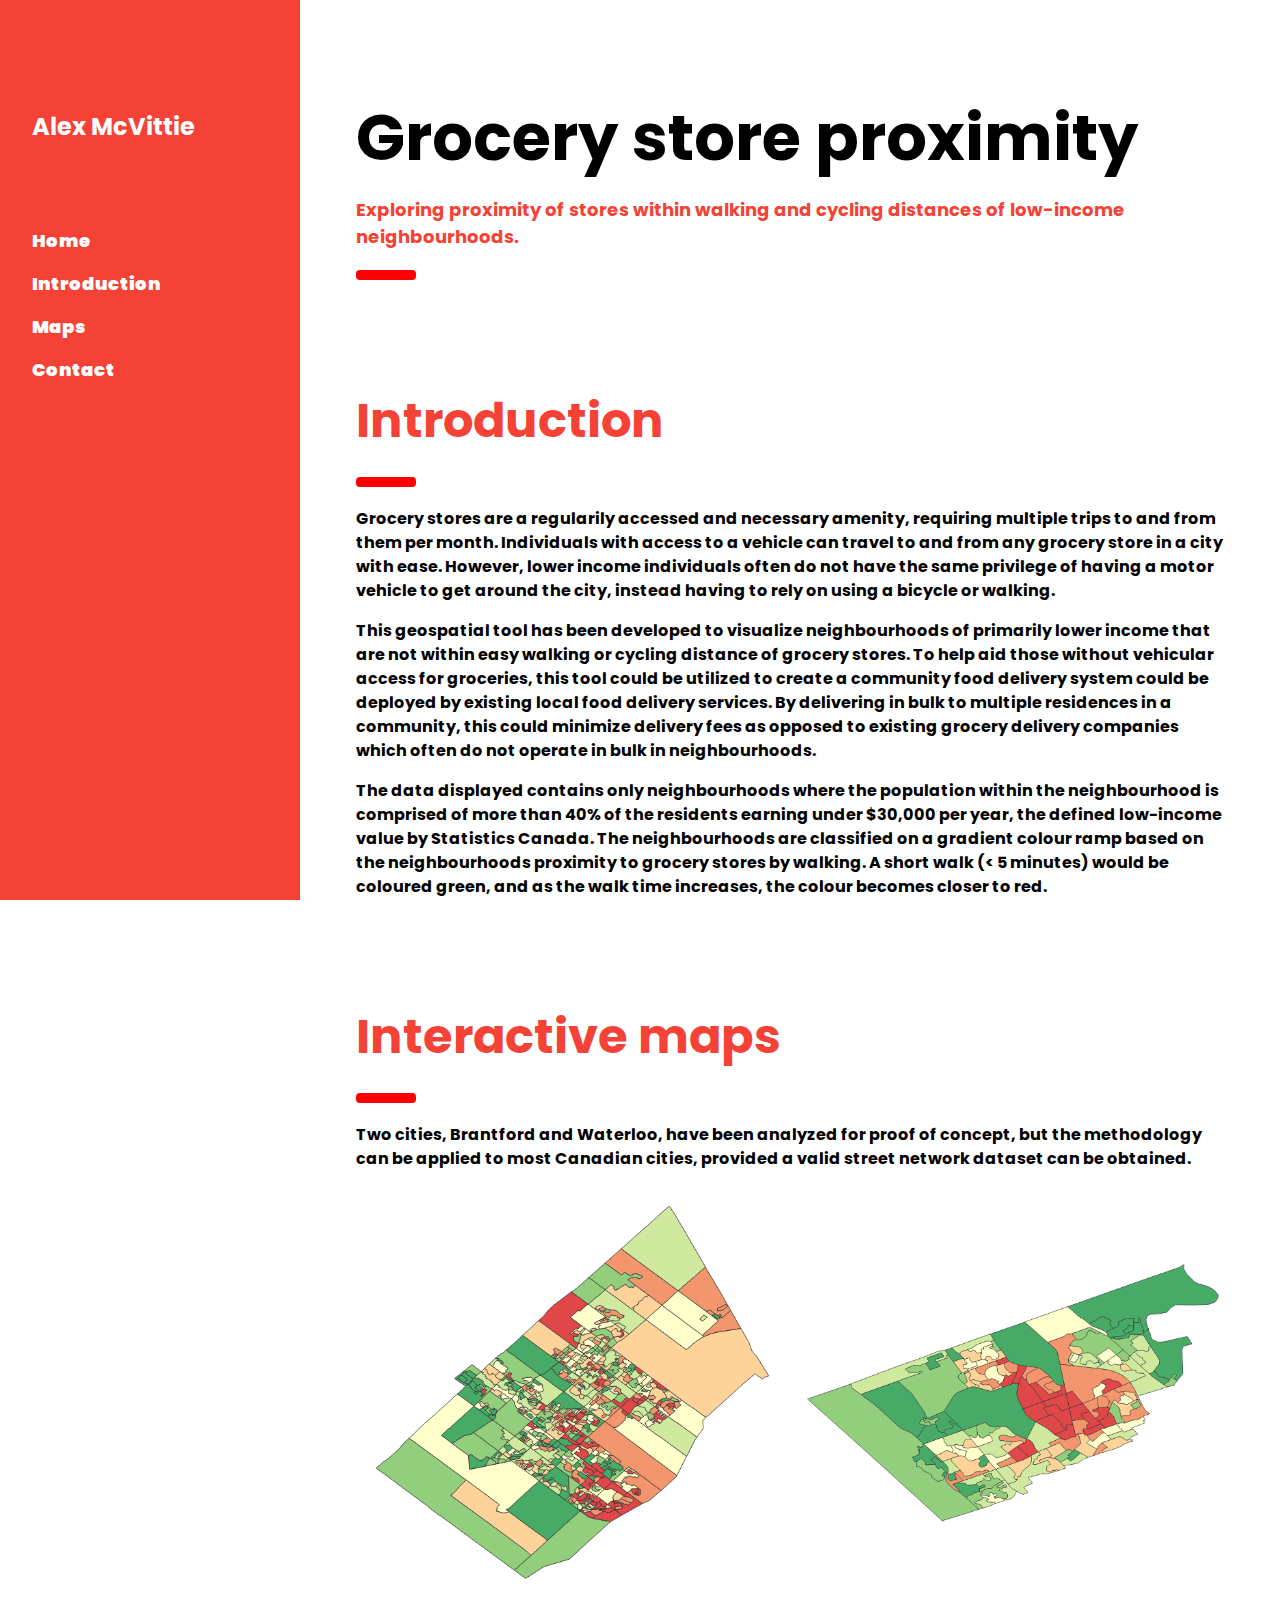
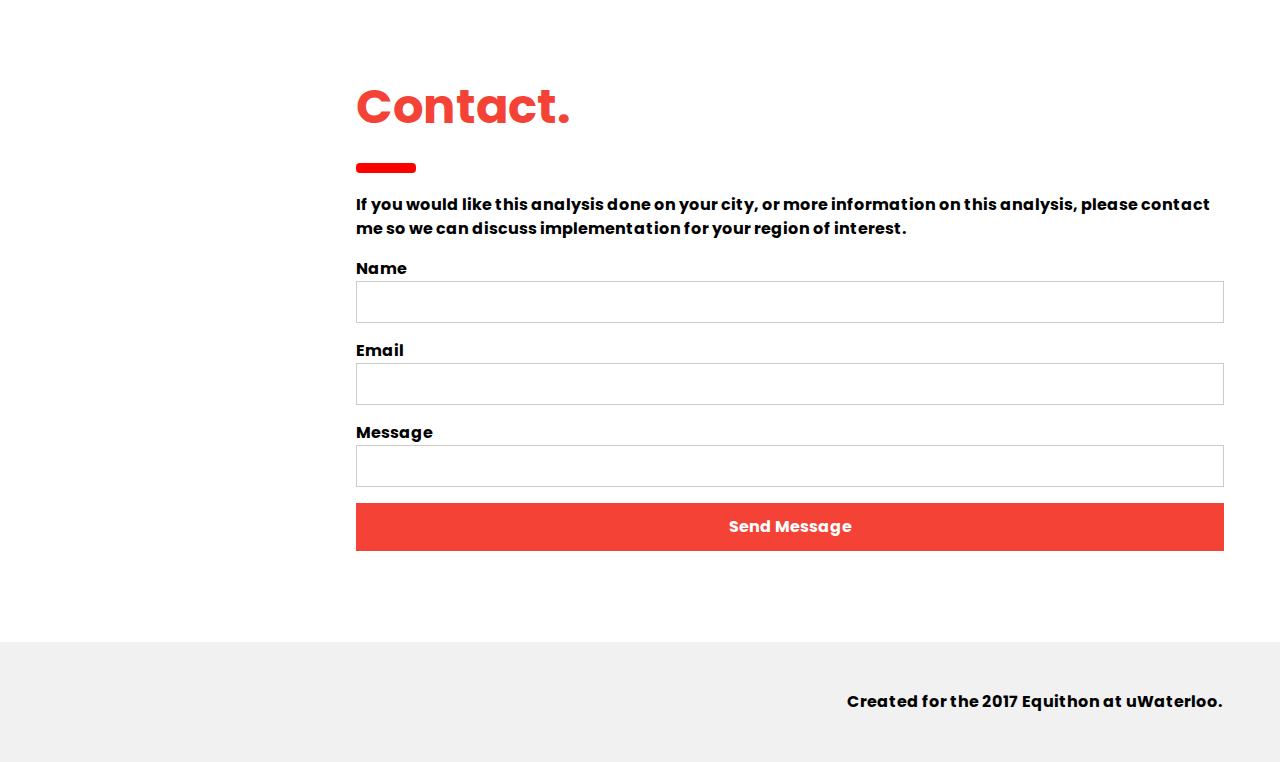
==== demo.html @ f770ec43 "Initial push" ====
<!DOCTYPE html>
<html>
<title>Low income walkability</title>
<meta charset="UTF-8">
<meta name="viewport" content="width=device-width, initial-scale=1">
<link rel="stylesheet" href="css/css.css">
<link rel="stylesheet" href="https://fonts.googleapis.com/css?family=Poppins">
<style>
body,h1,h2,h3,h4,h5 {font-family: "Poppins", sans-serif}
body {font-size:16px;}
.w3-half img{margin-bottom:-6px;margin-top:16px;opacity:0.8;cursor:pointer}
.w3-half img:hover{opacity:1}
</style>
<body>

<!-- Sidebar/menu -->
<nav class="w3-sidebar w3-red w3-collapse w3-top w3-large w3-padding" style="z-index:3;width:300px;font-weight:bold;" id="mySidebar"><br>
  <a href="javascript:void(0)" onclick="w3_close()" class="w3-button w3-hide-large w3-display-topleft" style="width:100%;font-size:22px">Close Menu</a>
  <div class="w3-container">
    <h3 class="w3-padding-64"><b>Alex McVittie</h3>
  </div>
  <div class="w3-bar-block">
    <a href="#" onclick="w3_close()" class="w3-bar-item w3-button w3-hover-white">Home</a> 
    <a href="#introduction" onclick="w3_close()" class="w3-bar-item w3-button w3-hover-white">Introduction</a> 
    <a href="#demo" onclick="w3_close()" class="w3-bar-item w3-button w3-hover-white">Maps</a> 
    <a href="#contact" onclick="w3_close()" class="w3-bar-item w3-button w3-hover-white">Contact</a>
  </div>
</nav>

<!-- Top menu on small screens -->
<header class="w3-container w3-top w3-hide-large w3-red w3-xlarge w3-padding">
  <a href="javascript:void(0)" class="w3-button w3-red w3-margin-right" onclick="w3_open()">☰</a>
  <span>Alex McVittie</span>
</header>

<!-- Overlay effect when opening sidebar on small screens -->
<div class="w3-overlay w3-hide-large" onclick="w3_close()" style="cursor:pointer" title="close side menu" id="myOverlay"></div>

<!-- !PAGE CONTENT! -->
<div class="w3-main" style="margin-left:340px;margin-right:40px">

  <!-- Header -->
  <div class="w3-container" style="margin-top:80px" id="showcase">
    <h1 class="w3-jumbo"><b>Grocery store proximity</b></h1>
    <h1 class="w3-large w3-text-red"><b>Exploring proximity of stores within walking and cycling distances of low-income neighbourhoods.</b></h1>
    <hr style="width:50px;border:5px solid red" class="w3-round">
  </div>
  


  <!-- Modal for full size images on click-->
  <div id="modal01" class="w3-modal w3-black" style="padding-top:0" onclick="this.style.display='none'">
    <span class="w3-button w3-black w3-xxlarge w3-display-topright">×</span>
    <div class="w3-modal-content w3-animate-zoom w3-center w3-transparent w3-padding-64">
      <img id="img01" class="w3-image">
      <p id="caption"></p>
    </div>
  </div>

  <!-- Introduction -->
  <div class="w3-container" id="introduction" style="margin-top:75px">
    <h1 class="w3-xxxlarge w3-text-red"><b>Introduction</b></h1>
    <hr style="width:50px;border:5px solid red" class="w3-round">
    <p>Grocery stores are a regularily accessed and necessary amenity, requiring multiple trips to and from them per month. Individuals with access to a vehicle can travel to and from any grocery store in a city with ease. However, lower income individuals often do not have the same privilege of having a motor vehicle to get around the city, instead having to rely on using a bicycle or walking.</p> 
    <p>
    This geospatial tool has been developed to visualize neighbourhoods of primarily lower income that are not within easy walking or cycling distance of grocery stores. To help aid those without vehicular access for groceries, this tool could be utilized to create a community food delivery system could be deployed by existing local food delivery services. By delivering in bulk to multiple residences in a community, this could minimize delivery fees as opposed to existing grocery delivery companies which often do not operate in bulk in neighbourhoods.
    </p>
    <p>
    The data displayed contains only neighbourhoods where the population within the neighbourhood is comprised of more than 40% of the residents earning under $30,000 per year, the defined low-income value by Statistics Canada. The neighbourhoods are classified on a gradient colour ramp based on the neighbourhoods proximity to grocery stores by walking. A short walk (< 5 minutes) would be coloured green, and as the walk time increases, the colour becomes closer to red.
    </p>
  </div>
  
  <!-- Designers -->
  <div class="w3-container" id="demo" style="margin-top:75px">
    <h1 class="w3-xxxlarge w3-text-red"><b>Interactive maps</b></h1>
    <hr style="width:50px;border:5px solid red" class="w3-round">
    <p>Two cities, Brantford and Waterloo, have been analyzed for proof of concept, but the methodology can be applied to most Canadian cities, provided a valid street network dataset can be obtained.
    </p>
  </div>

    <!-- Photo grid (modal) -->
  <div class="w3-row-padding">
    <div class="w3-half">
      <img src="img/brampton_lowincome.png" style="width:100%" onclick="location.href='webmaps/brampton/index.html';" alt="Map showing areas of low income in Brampton.">
    </div>

    <div class="w3-half">
      
      <img src="img/waterloo_lowincome.png" style="width:100%" onclick="location.href='webmaps/waterloo/index.html';"  alt="Map showing areas of low income in Waterloo.">
    </div>
  </div>

  
  
  <!-- Contact -->
  <div class="w3-container" id="contact" style="margin-top:75px">
    <h1 class="w3-xxxlarge w3-text-red"><b>Contact.</b></h1>
    <hr style="width:50px;border:5px solid red" class="w3-round">
    <p>If you would like this analysis done on your city, or more information on this analysis, please contact me so we can discuss implementation for your region of interest.</p>
    <form action="/action_page.php" target="_blank">
      <div class="w3-section">
        <label>Name</label>
        <input class="w3-input w3-border" type="text" name="Name" required>
      </div>
      <div class="w3-section">
        <label>Email</label>
        <input class="w3-input w3-border" type="text" name="Email" required>
      </div>
      <div class="w3-section">
        <label>Message</label>
        <input class="w3-input w3-border" type="text" name="Message" required>
      </div>
      <button type="submit" class="w3-button w3-block w3-padding-large w3-red w3-margin-bottom">Send Message</button>
    </form>  
  </div>

<!-- End page content -->
</div>

<!-- W3.CSS Container -->
<div class="w3-light-grey w3-container w3-padding-32" style="margin-top:75px;padding-right:58px"><p class="w3-right"> Created for the 2017 Equithon at uWaterloo.</a></p></div>

<script>
// Script to open and close sidebar
function w3_open() {
    document.getElementById("mySidebar").style.display = "block";
    document.getElementById("myOverlay").style.display = "block";
}
 
function w3_close() {
    document.getElementById("mySidebar").style.display = "none";
    document.getElementById("myOverlay").style.display = "none";
}

// Modal Image Gallery
function onClick(element) {
  document.getElementById("img01").src = element.src;
  document.getElementById("modal01").style.display = "block";
  var captionText = document.getElementById("caption");
  captionText.innerHTML = element.alt;
}
</script>

</body>
</html>
---- css/css.css ----
﻿/* W3.CSS 4.04 Apr 2017 by Jan Egil and Borge Refsnes */
html{box-sizing:border-box}*,*:before,*:after{box-sizing:inherit}
/* Extract from normalize.css by Nicolas Gallagher and Jonathan Neal git.io/normalize */
html{-ms-text-size-adjust:100%;-webkit-text-size-adjust:100%}body{margin:0}
article,aside,details,figcaption,figure,footer,header,main,menu,nav,section,summary{display:block}
audio,canvas,progress,video{display:inline-block}progress{vertical-align:baseline}
audio:not([controls]){display:none;height:0}[hidden],template{display:none}
a{background-color:transparent;-webkit-text-decoration-skip:objects}
a:active,a:hover{outline-width:0}abbr[title]{border-bottom:none;text-decoration:underline;text-decoration:underline dotted}
dfn{font-style:italic}mark{background:#ff0;color:#000}
small{font-size:80%}sub,sup{font-size:75%;line-height:0;position:relative;vertical-align:baseline}
sub{bottom:-0.25em}sup{top:-0.5em}figure{margin:1em 40px}img{border-style:none}svg:not(:root){overflow:hidden}
code,kbd,pre,samp{font-family:monospace,monospace;font-size:1em}hr{box-sizing:content-box;height:0;overflow:visible}
button,input,select,textarea{font:inherit;margin:0}optgroup{font-weight:bold}
button,input{overflow:visible}button,select{text-transform:none}
button,html [type=button],[type=reset],[type=submit]{-webkit-appearance:button}
button::-moz-focus-inner, [type=button]::-moz-focus-inner, [type=reset]::-moz-focus-inner, [type=submit]::-moz-focus-inner{border-style:none;padding:0}
button:-moz-focusring, [type=button]:-moz-focusring, [type=reset]:-moz-focusring, [type=submit]:-moz-focusring{outline:1px dotted ButtonText}
fieldset{border:1px solid #c0c0c0;margin:0 2px;padding:.35em .625em .75em}
legend{color:inherit;display:table;max-width:100%;padding:0;white-space:normal}textarea{overflow:auto}
[type=checkbox],[type=radio]{padding:0}
[type=number]::-webkit-inner-spin-button,[type=number]::-webkit-outer-spin-button{height:auto}
[type=search]{-webkit-appearance:textfield;outline-offset:-2px}
[type=search]::-webkit-search-cancel-button,[type=search]::-webkit-search-decoration{-webkit-appearance:none}
::-webkit-input-placeholder{color:inherit;opacity:0.54}
::-webkit-file-upload-button{-webkit-appearance:button;font:inherit}
/* End extract */
html,body{font-family:Verdana,sans-serif;font-size:15px;line-height:1.5}html{overflow-x:hidden}
h1{font-size:36px}h2{font-size:30px}h3{font-size:24px}h4{font-size:20px}h5{font-size:18px}h6{font-size:16px}.w3-serif{font-family:serif}
h1,h2,h3,h4,h5,h6{font-family:"Segoe UI",Arial,sans-serif;font-weight:400;margin:10px 0}.w3-wide{letter-spacing:4px}
hr{border:0;border-top:1px solid #eee;margin:20px 0}
.w3-image{max-width:100%;height:auto}img{margin-bottom:-5px}a{color:inherit}
.w3-table,.w3-table-all{border-collapse:collapse;border-spacing:0;width:100%;display:table}.w3-table-all{border:1px solid #ccc}
.w3-bordered tr,.w3-table-all tr{border-bottom:1px solid #ddd}.w3-striped tbody tr:nth-child(even){background-color:#f1f1f1}
.w3-table-all tr:nth-child(odd){background-color:#fff}.w3-table-all tr:nth-child(even){background-color:#f1f1f1}
.w3-hoverable tbody tr:hover,.w3-ul.w3-hoverable li:hover{background-color:#ccc}.w3-centered tr th,.w3-centered tr td{text-align:center}
.w3-table td,.w3-table th,.w3-table-all td,.w3-table-all th{padding:8px 8px;display:table-cell;text-align:left;vertical-align:top}
.w3-table th:first-child,.w3-table td:first-child,.w3-table-all th:first-child,.w3-table-all td:first-child{padding-left:16px}
.w3-btn,.w3-button{border:none;display:inline-block;outline:0;padding:8px 16px;vertical-align:middle;overflow:hidden;text-decoration:none;color:inherit;background-color:inherit;text-align:center;cursor:pointer;white-space:nowrap}
.w3-btn:hover{box-shadow:0 8px 16px 0 rgba(0,0,0,0.2),0 6px 20px 0 rgba(0,0,0,0.19)}
.w3-btn,.w3-button{-webkit-touch-callout:none;-webkit-user-select:none;-khtml-user-select:none;-moz-user-select:none;-ms-user-select:none;user-select:none}   
.w3-disabled,.w3-btn:disabled,.w3-button:disabled{cursor:not-allowed;opacity:0.3}.w3-disabled *,:disabled *{pointer-events:none}
.w3-btn.w3-disabled:hover,.w3-btn:disabled:hover{box-shadow:none}
.w3-badge,.w3-tag{background-color:#000;color:#fff;display:inline-block;padding-left:8px;padding-right:8px;text-align:center}.w3-badge{border-radius:50%}
.w3-ul{list-style-type:none;padding:0;margin:0}.w3-ul li{padding:8px 16px;border-bottom:1px solid #ddd}.w3-ul li:last-child{border-bottom:none}
.w3-tooltip,.w3-display-container{position:relative}.w3-tooltip .w3-text{display:none}.w3-tooltip:hover .w3-text{display:inline-block}
.w3-ripple:active{opacity:0.5}.w3-ripple{transition:opacity 0s}
.w3-input{padding:8px;display:block;border:none;border-bottom:1px solid #ccc;width:100%}
.w3-select{padding:9px 0;width:100%;border:none;border-bottom:1px solid #ccc}
.w3-dropdown-click,.w3-dropdown-hover{position:relative;display:inline-block;cursor:pointer}
.w3-dropdown-hover:hover .w3-dropdown-content{display:block;z-index:1}
.w3-dropdown-hover:first-child,.w3-dropdown-click:hover{background-color:#ccc;color:#000}
.w3-dropdown-hover:hover > .w3-button:first-child,.w3-dropdown-click:hover > .w3-button:first-child{background-color:#ccc;color:#000}
.w3-dropdown-content{cursor:auto;color:#000;background-color:#fff;display:none;position:absolute;min-width:160px;margin:0;padding:0}
.w3-check,.w3-radio{width:24px;height:24px;position:relative;top:6px}
.w3-sidebar{height:100%;width:200px;background-color:#fff;position:fixed!important;z-index:1;overflow:auto}
.w3-bar-block .w3-dropdown-hover,.w3-bar-block .w3-dropdown-click{width:100%}
.w3-bar-block .w3-dropdown-hover .w3-dropdown-content,.w3-bar-block .w3-dropdown-click .w3-dropdown-content{min-width:100%}
.w3-bar-block .w3-dropdown-hover .w3-button,.w3-bar-block .w3-dropdown-click .w3-button{width:100%;text-align:left;padding:8px 16px}
.w3-main,#main{transition:margin-left .4s}
.w3-modal{z-index:3;display:none;padding-top:100px;position:fixed;left:0;top:0;width:100%;height:100%;overflow:auto;background-color:rgb(0,0,0);background-color:rgba(0,0,0,0.4)}
.w3-modal-content{margin:auto;background-color:#fff;position:relative;padding:0;outline:0;width:600px}
.w3-bar{width:100%;overflow:hidden}.w3-center .w3-bar{display:inline-block;width:auto}
.w3-bar .w3-bar-item{padding:8px 16px;float:left;width:auto;border:none;outline:none;display:block}
.w3-bar .w3-dropdown-hover,.w3-bar .w3-dropdown-click{position:static;float:left}
.w3-bar .w3-button{white-space:normal}
.w3-bar-block .w3-bar-item{width:100%;display:block;padding:8px 16px;text-align:left;border:none;outline:none;white-space:normal;float:none}
.w3-bar-block.w3-center .w3-bar-item{text-align:center}.w3-block{display:block;width:100%}
.w3-responsive{overflow-x:auto}
.w3-container:after,.w3-container:before,.w3-panel:after,.w3-panel:before,.w3-row:after,.w3-row:before,.w3-row-padding:after,.w3-row-padding:before,
.w3-cell-row:before,.w3-cell-row:after,.w3-clear:after,.w3-clear:before,.w3-bar:before,.w3-bar:after{content:"";display:table;clear:both}
.w3-col,.w3-half,.w3-third,.w3-twothird,.w3-threequarter,.w3-quarter{float:left;width:100%}
.w3-col.s1{width:8.33333%}.w3-col.s2{width:16.66666%}.w3-col.s3{width:24.99999%}.w3-col.s4{width:33.33333%}
.w3-col.s5{width:41.66666%}.w3-col.s6{width:49.99999%}.w3-col.s7{width:58.33333%}.w3-col.s8{width:66.66666%}
.w3-col.s9{width:74.99999%}.w3-col.s10{width:83.33333%}.w3-col.s11{width:91.66666%}.w3-col.s12{width:99.99999%}
@media (min-width:601px){.w3-col.m1{width:8.33333%}.w3-col.m2{width:16.66666%}.w3-col.m3,.w3-quarter{width:24.99999%}.w3-col.m4,.w3-third{width:33.33333%}
.w3-col.m5{width:41.66666%}.w3-col.m6,.w3-half{width:49.99999%}.w3-col.m7{width:58.33333%}.w3-col.m8,.w3-twothird{width:66.66666%}
.w3-col.m9,.w3-threequarter{width:74.99999%}.w3-col.m10{width:83.33333%}.w3-col.m11{width:91.66666%}.w3-col.m12{width:99.99999%}}
@media (min-width:993px){.w3-col.l1{width:8.33333%}.w3-col.l2{width:16.66666%}.w3-col.l3{width:24.99999%}.w3-col.l4{width:33.33333%}
.w3-col.l5{width:41.66666%}.w3-col.l6{width:49.99999%}.w3-col.l7{width:58.33333%}.w3-col.l8{width:66.66666%}
.w3-col.l9{width:74.99999%}.w3-col.l10{width:83.33333%}.w3-col.l11{width:91.66666%}.w3-col.l12{width:99.99999%}}
.w3-content{max-width:980px;margin:auto}.w3-rest{overflow:hidden}
.w3-cell-row{display:table;width:100%}.w3-cell{display:table-cell}
.w3-cell-top{vertical-align:top}.w3-cell-middle{vertical-align:middle}.w3-cell-bottom{vertical-align:bottom}
.w3-hide{display:none!important}.w3-show-block,.w3-show{display:block!important}.w3-show-inline-block{display:inline-block!important}
@media (max-width:600px){.w3-modal-content{margin:0 10px;width:auto!important}.w3-modal{padding-top:30px}
.w3-dropdown-hover.w3-mobile .w3-dropdown-content,.w3-dropdown-click.w3-mobile .w3-dropdown-content{position:relative}	
.w3-hide-small{display:none!important}.w3-mobile{display:block;width:100%!important}.w3-bar-item.w3-mobile,.w3-dropdown-hover.w3-mobile,.w3-dropdown-click.w3-mobile{text-align:center}
.w3-dropdown-hover.w3-mobile,.w3-dropdown-hover.w3-mobile .w3-btn,.w3-dropdown-hover.w3-mobile .w3-button,.w3-dropdown-click.w3-mobile,.w3-dropdown-click.w3-mobile .w3-btn,.w3-dropdown-click.w3-mobile .w3-button{width:100%}}
@media (max-width:768px){.w3-modal-content{width:500px}.w3-modal{padding-top:50px}}
@media (min-width:993px){.w3-modal-content{width:900px}.w3-hide-large{display:none!important}.w3-sidebar.w3-collapse{display:block!important}}
@media (max-width:992px) and (min-width:601px){.w3-hide-medium{display:none!important}}
@media (max-width:992px){.w3-sidebar.w3-collapse{display:none}.w3-main{margin-left:0!important;margin-right:0!important}}
.w3-top,.w3-bottom{position:fixed;width:100%;z-index:1}.w3-top{top:0}.w3-bottom{bottom:0}
.w3-overlay{position:fixed;display:none;width:100%;height:100%;top:0;left:0;right:0;bottom:0;background-color:rgba(0,0,0,0.5);z-index:2}
.w3-display-topleft{position:absolute;left:0;top:0}.w3-display-topright{position:absolute;right:0;top:0}
.w3-display-bottomleft{position:absolute;left:0;bottom:0}.w3-display-bottomright{position:absolute;right:0;bottom:0}
.w3-display-middle{position:absolute;top:50%;left:50%;transform:translate(-50%,-50%);-ms-transform:translate(-50%,-50%)}
.w3-display-left{position:absolute;top:50%;left:0%;transform:translate(0%,-50%);-ms-transform:translate(-0%,-50%)}
.w3-display-right{position:absolute;top:50%;right:0%;transform:translate(0%,-50%);-ms-transform:translate(0%,-50%)}
.w3-display-topmiddle{position:absolute;left:50%;top:0;transform:translate(-50%,0%);-ms-transform:translate(-50%,0%)}
.w3-display-bottommiddle{position:absolute;left:50%;bottom:0;transform:translate(-50%,0%);-ms-transform:translate(-50%,0%)}
.w3-display-container:hover .w3-display-hover{display:block}.w3-display-container:hover span.w3-display-hover{display:inline-block}.w3-display-hover{display:none}
.w3-display-position{position:absolute}
.w3-circle{border-radius:50%}
.w3-round-small{border-radius:2px}.w3-round,.w3-round-medium{border-radius:4px}.w3-round-large{border-radius:8px}.w3-round-xlarge{border-radius:16px}.w3-round-xxlarge{border-radius:32px}
.w3-row-padding,.w3-row-padding>.w3-half,.w3-row-padding>.w3-third,.w3-row-padding>.w3-twothird,.w3-row-padding>.w3-threequarter,.w3-row-padding>.w3-quarter,.w3-row-padding>.w3-col{padding:0 8px}
.w3-container,.w3-panel{padding:0.01em 16px}.w3-panel{margin-top:16px;margin-bottom:16px}
.w3-code,.w3-codespan{font-family:Consolas,"courier new";font-size:16px}
.w3-code{width:auto;background-color:#fff;padding:8px 12px;border-left:4px solid #4CAF50;word-wrap:break-word}
.w3-codespan{color:crimson;background-color:#f1f1f1;padding-left:4px;padding-right:4px;font-size:110%}
.w3-card,.w3-card-2{box-shadow:0 2px 5px 0 rgba(0,0,0,0.16),0 2px 10px 0 rgba(0,0,0,0.12)}
.w3-card-4,.w3-hover-shadow:hover{box-shadow:0 4px 10px 0 rgba(0,0,0,0.2),0 4px 20px 0 rgba(0,0,0,0.19)}
.w3-spin{animation:w3-spin 2s infinite linear}@keyframes w3-spin{0%{transform:rotate(0deg)}100%{transform:rotate(359deg)}}
.w3-animate-fading{animation:fading 10s infinite}@keyframes fading{0%{opacity:0}50%{opacity:1}100%{opacity:0}}
.w3-animate-opacity{animation:opac 0.8s}@keyframes opac{from{opacity:0} to{opacity:1}}
.w3-animate-top{position:relative;animation:animatetop 0.4s}@keyframes animatetop{from{top:-300px;opacity:0} to{top:0;opacity:1}}
.w3-animate-left{position:relative;animation:animateleft 0.4s}@keyframes animateleft{from{left:-300px;opacity:0} to{left:0;opacity:1}}
.w3-animate-right{position:relative;animation:animateright 0.4s}@keyframes animateright{from{right:-300px;opacity:0} to{right:0;opacity:1}}
.w3-animate-bottom{position:relative;animation:animatebottom 0.4s}@keyframes animatebottom{from{bottom:-300px;opacity:0} to{bottom:0;opacity:1}}
.w3-animate-zoom {animation:animatezoom 0.6s}@keyframes animatezoom{from{transform:scale(0)} to{transform:scale(1)}}
.w3-animate-input{transition:width 0.4s ease-in-out}.w3-animate-input:focus{width:100%!important}
.w3-opacity,.w3-hover-opacity:hover{opacity:0.60}.w3-opacity-off,.w3-hover-opacity-off:hover{opacity:1}
.w3-opacity-max{opacity:0.25}.w3-opacity-min{opacity:0.75}
.w3-greyscale-max,.w3-grayscale-max,.w3-hover-greyscale:hover,.w3-hover-grayscale:hover{filter:grayscale(100%)}
.w3-greyscale,.w3-grayscale{filter:grayscale(75%)}.w3-greyscale-min,.w3-grayscale-min{filter:grayscale(50%)}
.w3-sepia{filter:sepia(75%)}.w3-sepia-max,.w3-hover-sepia:hover{filter:sepia(100%)}.w3-sepia-min{filter:sepia(50%)}
.w3-tiny{font-size:10px!important}.w3-small{font-size:12px!important}.w3-medium{font-size:15px!important}.w3-large{font-size:18px!important}
.w3-xlarge{font-size:24px!important}.w3-xxlarge{font-size:36px!important}.w3-xxxlarge{font-size:48px!important}.w3-jumbo{font-size:64px!important}
.w3-left-align{text-align:left!important}.w3-right-align{text-align:right!important}.w3-justify{text-align:justify!important}.w3-center{text-align:center!important}
.w3-border-0{border:0!important}.w3-border{border:1px solid #ccc!important}
.w3-border-top{border-top:1px solid #ccc!important}.w3-border-bottom{border-bottom:1px solid #ccc!important}
.w3-border-left{border-left:1px solid #ccc!important}.w3-border-right{border-right:1px solid #ccc!important}
.w3-topbar{border-top:6px solid #ccc!important}.w3-bottombar{border-bottom:6px solid #ccc!important}
.w3-leftbar{border-left:6px solid #ccc!important}.w3-rightbar{border-right:6px solid #ccc!important}
.w3-section,.w3-code{margin-top:16px!important;margin-bottom:16px!important}
.w3-margin{margin:16px!important}.w3-margin-top{margin-top:16px!important}.w3-margin-bottom{margin-bottom:16px!important}
.w3-margin-left{margin-left:16px!important}.w3-margin-right{margin-right:16px!important}
.w3-padding-small{padding:4px 8px!important}.w3-padding{padding:8px 16px!important}.w3-padding-large{padding:12px 24px!important}
.w3-padding-16{padding-top:16px!important;padding-bottom:16px!important}.w3-padding-24{padding-top:24px!important;padding-bottom:24px!important}
.w3-padding-32{padding-top:32px!important;padding-bottom:32px!important}.w3-padding-48{padding-top:48px!important;padding-bottom:48px!important}
.w3-padding-64{padding-top:64px!important;padding-bottom:64px!important}
.w3-left{float:left!important}.w3-right{float:right!important}
.w3-button:hover{color:#000!important;background-color:#ccc!important}
.w3-transparent,.w3-hover-none:hover{background-color:transparent!important}
.w3-hover-none:hover{box-shadow:none!important}
/* Colors */
.w3-amber,.w3-hover-amber:hover{color:#000!important;background-color:#ffc107!important}
.w3-aqua,.w3-hover-aqua:hover{color:#000!important;background-color:#00ffff!important}
.w3-blue,.w3-hover-blue:hover{color:#fff!important;background-color:#2196F3!important}
.w3-light-blue,.w3-hover-light-blue:hover{color:#000!important;background-color:#87CEEB!important}
.w3-brown,.w3-hover-brown:hover{color:#fff!important;background-color:#795548!important}
.w3-cyan,.w3-hover-cyan:hover{color:#000!important;background-color:#00bcd4!important}
.w3-blue-grey,.w3-hover-blue-grey:hover,.w3-blue-gray,.w3-hover-blue-gray:hover{color:#fff!important;background-color:#607d8b!important}
.w3-green,.w3-hover-green:hover{color:#fff!important;background-color:#4CAF50!important}
.w3-light-green,.w3-hover-light-green:hover{color:#000!important;background-color:#8bc34a!important}
.w3-indigo,.w3-hover-indigo:hover{color:#fff!important;background-color:#3f51b5!important}
.w3-khaki,.w3-hover-khaki:hover{color:#000!important;background-color:#f0e68c!important}
.w3-lime,.w3-hover-lime:hover{color:#000!important;background-color:#cddc39!important}
.w3-orange,.w3-hover-orange:hover{color:#000!important;background-color:#ff9800!important}
.w3-deep-orange,.w3-hover-deep-orange:hover{color:#fff!important;background-color:#ff5722!important}
.w3-pink,.w3-hover-pink:hover{color:#fff!important;background-color:#e91e63!important}
.w3-purple,.w3-hover-purple:hover{color:#fff!important;background-color:#9c27b0!important}
.w3-deep-purple,.w3-hover-deep-purple:hover{color:#fff!important;background-color:#673ab7!important}
.w3-red,.w3-hover-red:hover{color:#fff!important;background-color:#f44336!important}
.w3-sand,.w3-hover-sand:hover{color:#000!important;background-color:#fdf5e6!important}
.w3-teal,.w3-hover-teal:hover{color:#fff!important;background-color:#009688!important}
.w3-yellow,.w3-hover-yellow:hover{color:#000!important;background-color:#ffeb3b!important}
.w3-white,.w3-hover-white:hover{color:#000!important;background-color:#fff!important}
.w3-black,.w3-hover-black:hover{color:#fff!important;background-color:#000!important}
.w3-grey,.w3-hover-grey:hover,.w3-gray,.w3-hover-gray:hover{color:#000!important;background-color:#bbb!important}
.w3-light-grey,.w3-hover-light-grey:hover,.w3-light-gray,.w3-hover-light-gray:hover{color:#000!important;background-color:#f1f1f1!important}
.w3-dark-grey,.w3-hover-dark-grey:hover,.w3-dark-gray,.w3-hover-dark-gray:hover{color:#fff!important;background-color:#616161!important}
.w3-pale-red,.w3-hover-pale-red:hover{color:#000!important;background-color:#ffdddd!important}
.w3-pale-green,.w3-hover-pale-green:hover{color:#000!important;background-color:#ddffdd!important}
.w3-pale-yellow,.w3-hover-pale-yellow:hover{color:#000!important;background-color:#ffffcc!important}
.w3-pale-blue,.w3-hover-pale-blue:hover{color:#000!important;background-color:#ddffff!important}
.w3-text-red,.w3-hover-text-red:hover{color:#f44336!important}
.w3-text-green,.w3-hover-text-green:hover{color:#4CAF50!important}
.w3-text-blue,.w3-hover-text-blue:hover{color:#2196F3!important}
.w3-text-yellow,.w3-hover-text-yellow:hover{color:#ffeb3b!important}
.w3-text-white,.w3-hover-text-white:hover{color:#fff!important}
.w3-text-black,.w3-hover-text-black:hover{color:#000!important}
.w3-text-grey,.w3-hover-text-grey:hover,.w3-text-gray,.w3-hover-text-gray:hover{color:#757575!important}
.w3-text-amber{color:#ffc107!important}
.w3-text-aqua{color:#00ffff!important}
.w3-text-light-blue{color:#87CEEB!important}
.w3-text-brown{color:#795548!important}
.w3-text-cyan{color:#00bcd4!important}
.w3-text-blue-grey,.w3-text-blue-gray{color:#607d8b!important}
.w3-text-light-green{color:#8bc34a!important}
.w3-text-indigo{color:#3f51b5!important}
.w3-text-khaki{color:#b4aa50!important}
.w3-text-lime{color:#cddc39!important}
.w3-text-orange{color:#ff9800!important}
.w3-text-deep-orange{color:#ff5722!important}
.w3-text-pink{color:#e91e63!important}
.w3-text-purple{color:#9c27b0!important}
.w3-text-deep-purple{color:#673ab7!important}
.w3-text-sand{color:#fdf5e6!important}
.w3-text-teal{color:#009688!important}
.w3-text-light-grey,.w3-hover-text-light-grey:hover,.w3-text-light-gray,.w3-hover-text-light-gray:hover{color:#f1f1f1!important}
.w3-text-dark-grey,.w3-hover-text-dark-grey:hover,.w3-text-dark-gray,.w3-hover-text-dark-gray:hover{color:#3a3a3a!important}
.w3-border-red,.w3-hover-border-red:hover{border-color:#f44336!important}
.w3-border-green,.w3-hover-border-green:hover{border-color:#4CAF50!important}
.w3-border-blue,.w3-hover-border-blue:hover{border-color:#2196F3!important}
.w3-border-yellow,.w3-hover-border-yellow:hover{border-color:#ffeb3b!important}
.w3-border-white,.w3-hover-border-white:hover{border-color:#fff!important}
.w3-border-black,.w3-hover-border-black:hover{border-color:#000!important}
.w3-border-grey,.w3-hover-border-grey:hover,.w3-border-gray,.w3-hover-border-gray:hover{border-color:#bbb!important}
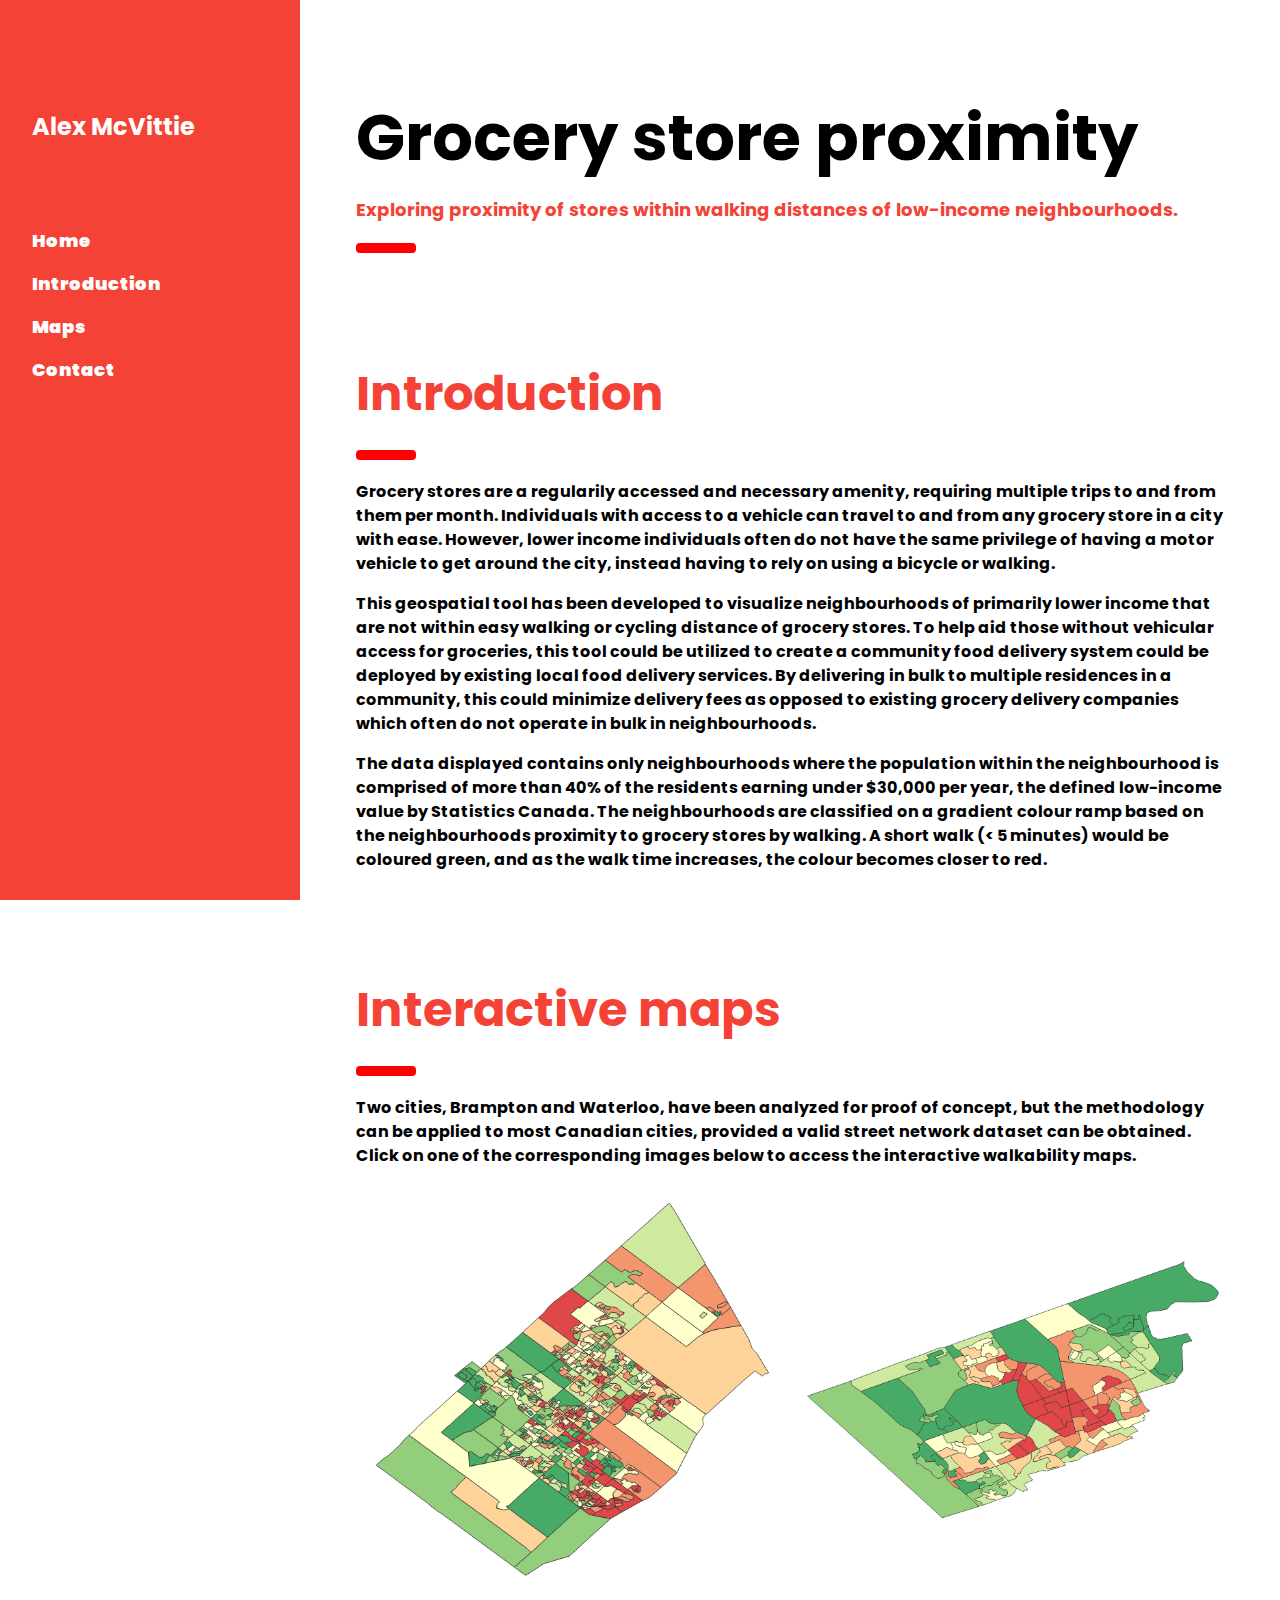
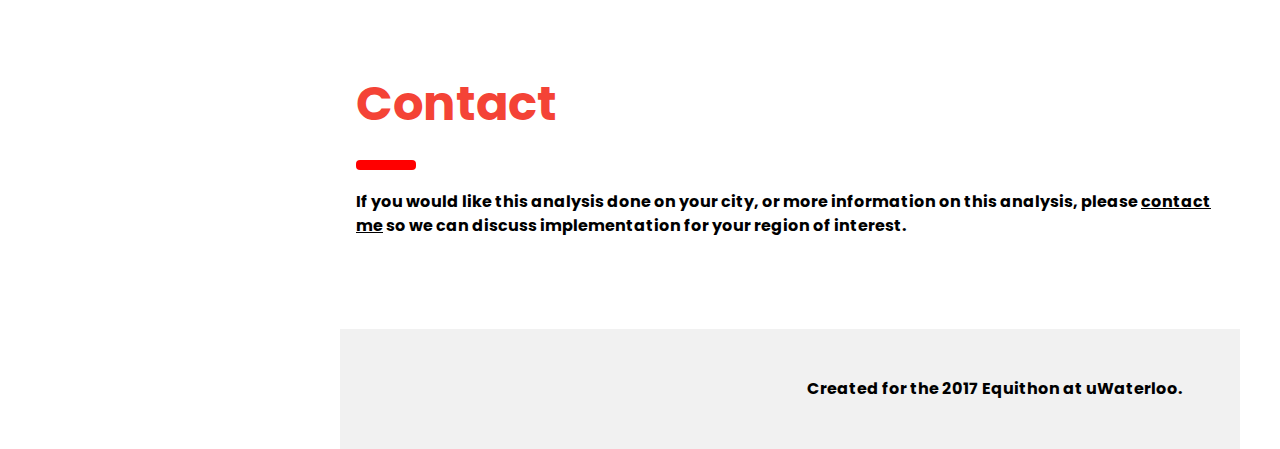
==== commit 53b81bfd: "Update, minor grammatical fixes and contact section modified" ====
--- a/demo.html
+++ b/demo.html
@@ -13,6 +13,8 @@
 </style>
 <body>
 
+<script src="js/modernizr.js"></script>
+<script src="js/init.js"></script>
 <!-- Sidebar/menu -->
 <nav class="w3-sidebar w3-red w3-collapse w3-top w3-large w3-padding" style="z-index:3;width:300px;font-weight:bold;" id="mySidebar"><br>
   <a href="javascript:void(0)" onclick="w3_close()" class="w3-button w3-hide-large w3-display-topleft" style="width:100%;font-size:22px">Close Menu</a>
@@ -42,7 +44,7 @@
   <!-- Header -->
   <div class="w3-container" style="margin-top:80px" id="showcase">
     <h1 class="w3-jumbo"><b>Grocery store proximity</b></h1>
-    <h1 class="w3-large w3-text-red"><b>Exploring proximity of stores within walking and cycling distances of low-income neighbourhoods.</b></h1>
+    <h1 class="w3-large w3-text-red"><b>Exploring proximity of stores within walking distances of low-income neighbourhoods.</b></h1>
     <hr style="width:50px;border:5px solid red" class="w3-round">
   </div>
   
@@ -74,7 +76,7 @@
   <div class="w3-container" id="demo" style="margin-top:75px">
     <h1 class="w3-xxxlarge w3-text-red"><b>Interactive maps</b></h1>
     <hr style="width:50px;border:5px solid red" class="w3-round">
-    <p>Two cities, Brantford and Waterloo, have been analyzed for proof of concept, but the methodology can be applied to most Canadian cities, provided a valid street network dataset can be obtained.
+    <p>Two cities, Brampton and Waterloo, have been analyzed for proof of concept, but the methodology can be applied to most Canadian cities, provided a valid street network dataset can be obtained. Click on one of the corresponding images below to access the interactive walkability maps.
     </p>
   </div>
 
@@ -94,25 +96,9 @@
   
   <!-- Contact -->
   <div class="w3-container" id="contact" style="margin-top:75px">
-    <h1 class="w3-xxxlarge w3-text-red"><b>Contact.</b></h1>
+    <h1 class="w3-xxxlarge w3-text-red"><b>Contact</b></h1>
     <hr style="width:50px;border:5px solid red" class="w3-round">
-    <p>If you would like this analysis done on your city, or more information on this analysis, please contact me so we can discuss implementation for your region of interest.</p>
-    <form action="/action_page.php" target="_blank">
-      <div class="w3-section">
-        <label>Name</label>
-        <input class="w3-input w3-border" type="text" name="Name" required>
-      </div>
-      <div class="w3-section">
-        <label>Email</label>
-        <input class="w3-input w3-border" type="text" name="Email" required>
-      </div>
-      <div class="w3-section">
-        <label>Message</label>
-        <input class="w3-input w3-border" type="text" name="Message" required>
-      </div>
-      <button type="submit" class="w3-button w3-block w3-padding-large w3-red w3-margin-bottom">Send Message</button>
-    </form>  
-  </div>
+    <p>If you would like this analysis done on your city, or more information on this analysis, please <a href='mailto:alexander.mcvittie@gmail.com'>contact me</a> so we can discuss implementation for your region of interest.</p>
 
 <!-- End page content -->
 </div>
@@ -139,6 +125,43 @@
   var captionText = document.getElementById("caption");
   captionText.innerHTML = element.alt;
 }
+/*----------------------------------------------------*/
+/*      contact form
+------------------------------------------------------*/
+
+   $('form#contactForm button.submit').click(function() {
+
+      var contactName = $('#contactForm #contactName').val();
+      var contactEmail = $('#contactForm #contactEmail').val();
+      var contactSubject = "New message about grocery store accessibility!";
+      var contactMessage = $('#contactForm #contactMessage').val();
+
+      var data = 'contactName=' + contactName + '&contactEmail=' + contactEmail +
+               '&contactSubject=' + contactSubject + '&contactMessage=' + contactMessage;
+
+      $.ajax({
+
+              type: "POST",
+              url: "inc/sendEmail.php",
+              data: data,
+              success: function(msg) {
+
+            // Message was sent
+            if (msg == 'OK') {
+            }
+            // There was an error
+            else {
+
+            }
+
+              }
+
+      });
+      return false;
+   });
+
+
+
 </script>
 
 </body>
